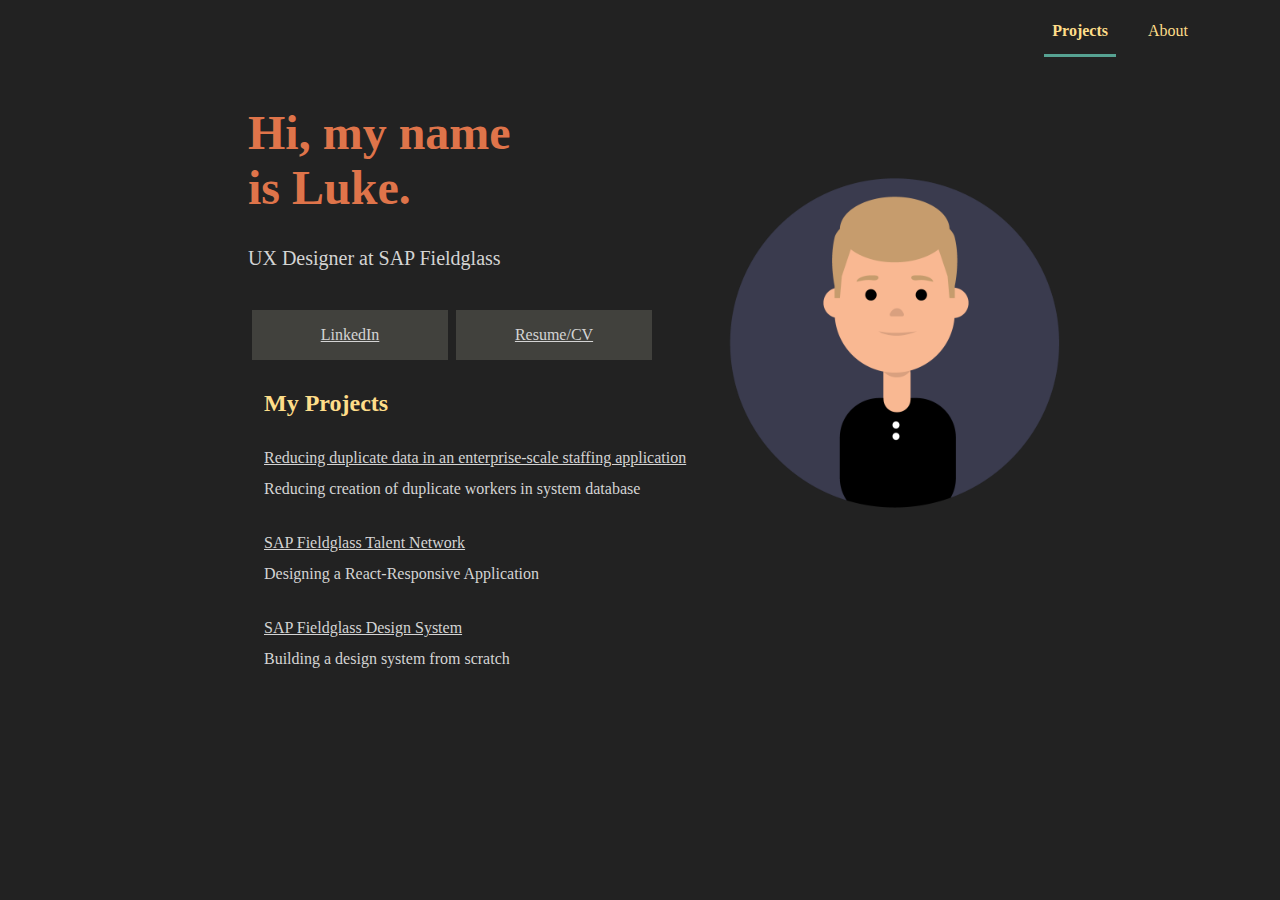
==== index.html @ d9efa358 "Add files via upload" ====
<!DOCTYPE html>

<html>

  <head>
    <meta name="viewport" content="width=device-width, initial-scale=1" />
    <title> Luke Soenen • Projects </title>

    <link rel="stylesheet" href="styles/style.css">

    <link rel="shortcut icon" href="Images/avatar.ico">

  </head>

  <body>

<!-- Navigation -->

  <div class= "topnav" >
    <ul>
      <!-- <li> <a href="reading.html"> Reading </a> </li> -->
      <li> <a href="about.html"> About </a> </li>
      <li> <a href="index.html" class="active"> Projects </a> </li>
    </ul>
  </div>

<!-- Main Content -->

  <div class="main-content">


    <div class= "intro">

      <h1> Hi, my name <br> is  Luke. </h1>

      <h2 id="tagline"> UX Designer at SAP Fieldglass </h2>
<!--
      <h2> UX Designer.  </h2> -->

      <ul class="more-information">
        <li>
          <a href="https://www.linkedin.com/in/lukesoenen/" target="_blank"> LinkedIn  </a>
        </li>
        <li>
          <a href="resume/Luke-Soenen_Resume-2021.pdf" target="_blank" download>  Resume/CV  </a>
        </li>
      </ul>

      <img  id="avatar-pic" src="Images/avatar-graphic.png" alt="avatar-graphic">

    </div>


  <!-- Projects -->

    <!-- </div class="myprojects"> -->

      <br>
      <br>

      <h3 id="myprojectsheader"> My Projects </h3>

      <!-- <p> <a href="#"> View My Projects </a> </p> -->

      <!-- <h3 class="myprojects"> Past Projects </h3> -->

        <h4> <a href="projects/project3.html"> Reducing duplicate data in an enterprise-scale staffing application </a> </h4>
        <p class="desc"> Reducing creation of duplicate workers in system database  </p>

        <h4> <a href="projects/project4.html"> SAP Fieldglass Talent Network </a> </h4>
        <p class="desc"> Designing a React-Responsive Application </p>

        <h4> <a href="projects/project2.html"> SAP Fieldglass Design System </a> </h4>
        <p class="desc"> Building a design system from scratch </p>






        <!-- <h3> Current Projects </h3> -->






        <!-- <h4> <a href="projects/project1.html"> Reducing turnaround times on Statements of Work </a> </h4>
        <p class="desc"> Statement of Work Redlining Improvement </p>
 -->

    </div>

  </div>
      <!-- <div class="project">
        <h4> <a href="#"> Supporting Drag and Drop </a> </h4>
        <p class="desc"> Seemingly small changes to a large application can lead to big improvements  </p>
      </div> -->


<!-- Footer -->

    <p class="footer"> </p>

  </body>

</html>
---- styles/style.css ----
body {
  background-color: #222222;
  font-family: "proxima-nova", serif;
}

h1 {
  color: #DF744A;
  font-size: 48px;
  margin-top: 0px;
  margin-bottom: 32px;
  margin-top: 20px;
  font-family: "Galvji";
  /* width: 50%; */

}

h2 {
  color: #D4D4D4;
  font-weight: normal;
  font-size: 24px;
  margin-top: 0px;
  margin-bottom: 36px;
  font-family: "Galvji";
  /* width: 50%; */
}

h3 {
  color: #FEDD89;
  font-size: 24px;
  margin-left: 16px;
  margin-right: 16px;
  margin-top: 48px;
  font-family: "Galvji";
}


h4 {
  color: #D4D4D4;
  font-weight: normal;
  margin: 8px 0px;
  margin-left: 16px;
  margin-right: 16px;
  margin-top: 32px;
  font-family: "Galvji";
}

p {
  color: #D4D4D4;
  font-weight: lighter;
  margin: 0px;
  margin-left: 16px;
  margin-right: 16px;
  font-size: 17px;
  line-height: 27px;
  /* line-height: 165%; */
  margin-top: 24px;
}

ul {
  list-style-type: none;
  margin: 0;
  padding: 0;
}

.topnav {
  margin-left: auto;
  margin-right: auto;
}

.main-content {
  margin-left: auto;
  margin-right: auto;
  padding-left: 1.5em;
  padding-right: 1.5em;
}

a {
  color: #D4D4D4;
}

a:visited {
  color: #56A292;
}

.topnav {
  margin-bottom: 48px;
}

.more-information ul {
  width:100%;
  position: absolute;
}

.more-information li {
  width: 45%;
  display: block;
  float: left;
  padding: 4px;
}
.more-information li a {
  display: block;
  text-align: center;
  background-color: #41413d;
  padding: 16px;
}

.project {
  margin: 24px 0px;
}

.project h4 a {
  color: #FFFFFF;
}

.topnav {
  overflow: hidden;
  background-color: #222222;
}

.topnav a {
  float: right;
  display: block;
  color: #FEDD89;
  text-align: center;
  padding: 14px 8px;
  margin: 0px 12px;
  text-decoration: none;
  font-size: 16px;
}

.topnav a:hover {
  background-color: #56A292;
}

.topnav a.active {
  border-bottom: 3px solid #56a292;
  font-weight: bold;
}

.button:hover {
  background-color: #56A292;
  color: #FFFFFF;
}

.back {
  margin-left: 16px;
  margin-right: 16px;
}

.myprojects {
  margin-top: 64px;
}

.books {
  margin-left: 16px;
  color: #d4d4d4;
  display: block;
  margin: 12px 16px;
}

.quote {
  font-style: italic;
  border-left: 2px solid;
  border-color: #56A292;
  padding: 12px;
}

.project-two {
  list-style-type: circle;
  margin-left: 32px;
  color: #d4d4d4;
  font-weight: lighter;
}

.bestpractice {
  color: #56A292;
  font-weight: bold;
  font-size: 16px;
}

.caption {
  font-weight: lighter;
  margin-top: 64px;
}

.desc {
  margin-top: 4px;
}

.data {
  list-style-type: circle;
  color: #d4d4d4;
  margin-left: 16px;
  font-weight: lighter;
}

.percentages {
  font-size: 24px;
  margin-top: 12px;
  /* margin-bottom: 24px; */
}

.psquote {
  font-style: italic;
  border-left: 2px solid;
  border-color: #56A292;
  padding: 12px;
}

.bestpractice {
  font-size: 20px;
}

.project-image {
  width: 100%;
  display: block;
  margin-left: auto;
  margin-right: auto;
  margin-top: 64px;
  margin-bottom: 24px;
}

.lessons-learned {
  font-size: 16px;
  color: #D4D4D4;
  font-weight: lighter;
  padding-bottom: 16px;
}

.lesson-learned {
  list-style-type: circle;
  padding-left: 32px;
  padding-bottom: 14px;
}

.myassignments {
  display: block;
}

.myassignments img {
  width: 80%;
  padding: 16px;
}

.research {
  list-style-type: circle;
  color: #D4D4D4;
  padding-left: 32px;
  padding-top: 24px;
}

.research li {
  margin-bottom: 4px;
  font-weight: lighter;
}

.beforeafter{
  display: block;
}

.beforeafter img {
  width: 10 %;
  padding: 16px;
}

.flyoutsketches {
  display: flex;
}

a.backbutton {
  padding: 8px;
  background-color: #41413d;
  border-radius: 4px;
  text-decoration: none;
  margin-bottom: 12px;
  float: left;
}

a.backbutton:hover {
  background-color: #56A292;
  color: black;
}

#avatar-pic {
  top:60%;
  width: 100%;
  right: 0px;
  /* position: absolute; */
  /* float: right; */
}

#aboutmepic {
  width: 50%;
  display: block;
  margin-left: auto;
  margin-right: auto;
}

#myprojectsheader {
  margin-top: 8px;
}

@media screen and (min-width: 700px) {

  h1 {
    font-size: 48px;
  }

  h2 {
    font-size: 20px;
  }

  h3 {
    font-size: 24px;
    margin-bottom: 8px;
  }

  h4 {
    margin-top: 32px;
  }

  p {
    font-size: 16px;
  }

  iframe {
    margin-top: 32px;
  }

  video {
    width: 100%;
  }

  .mobile {
    width: 50%;
    margin-left: auto;
    margin-right: auto;
    display: grid;
  }

  .desktop {
    margin-left: auto;
    margin-right: auto;
  }

  .more-information ul {
    width: 60%;
    position: absolute;
  }

  .more-information li {
    width: 25%;
    display: block;
    float: left;
    padding: 4px;
  }
  .more-information li a {
    display: block;
    text-align: center;
    background-color: #41413d;
    padding: 16px;
  }

  .main-content {
    margin-left: auto;
    margin-right: auto;
    padding-left: 15em;
    padding-right: 15em;
  }

  .topnav {
    margin-left: auto;
    margin-right: auto;
    padding-left: 4em;
    padding-right: 4em;
  }

  .body-text {
    margin-left: 4em;
    margin-right: 4em;
  }

  .myprojects {
    margin-left: 4em;
    margin-right: 4em;
  }

  .project-image {
    width: 100%;
    display: block;
    margin-left: auto;
    margin-right: auto;
    margin-top: 64px;
    margin-bottom: 24px;
  }

  .footer {
    margin-left: auto;
    margin-right: auto;
    margin-top: 80px;
    margin-bottom: 42px;
    padding-left: 10em;
    padding-right: 10em;
  }

  .project-title {
    margin-top: 32px;
  }

  .bestpractice {
    font-size: 20px;
  }

  a.backbutton {
    padding: 16px;
    background-color: #41413d;
    border-radius: 4px;
    text-decoration: none;
  }

  a.backbutton:hover {
    background-color: #56A292;
    color: black;
  }

  .myassignments {
    display: flex;
  }

  .myassignments img {
    width: 60%;
    padding: 16px;
  }

  .flyout-sketches {
    display: flex;
  }

  .flyout-sketches img{
    width: 30%;
    padding: 16px;
  }
  .project-two {
    font-size: 18px;
  }

  .lessons-learned {
    font-size: 18px;
    color: #D4D4D4;
    font-weight: lighter;
    padding-bottom: 16px;
  }

  .lesson-learned {
    list-style-type: circle;
    padding-left: 32px;
    padding-bottom: 14px;
  }


  .research {
    list-style-type: circle;
    color: #D4D4D4;
    padding-left: 32px;
    padding-top: 24px;
  }

  .research li {
    margin-bottom: 4px;
    font-weight: lighter;
  }

  #myprojectsheader {
    margin-top: 48px;
  }

  #avatar-pic {
    top:15%;
    width: 60%;
    right: 0px;
    position: absolute;
  }

  #aboutmepic {
    width: 30%;
    display: block;
    margin-left: auto;
    margin-right: auto;
  }

  #ftnteam {
    padding-bottom: 32px;
  }
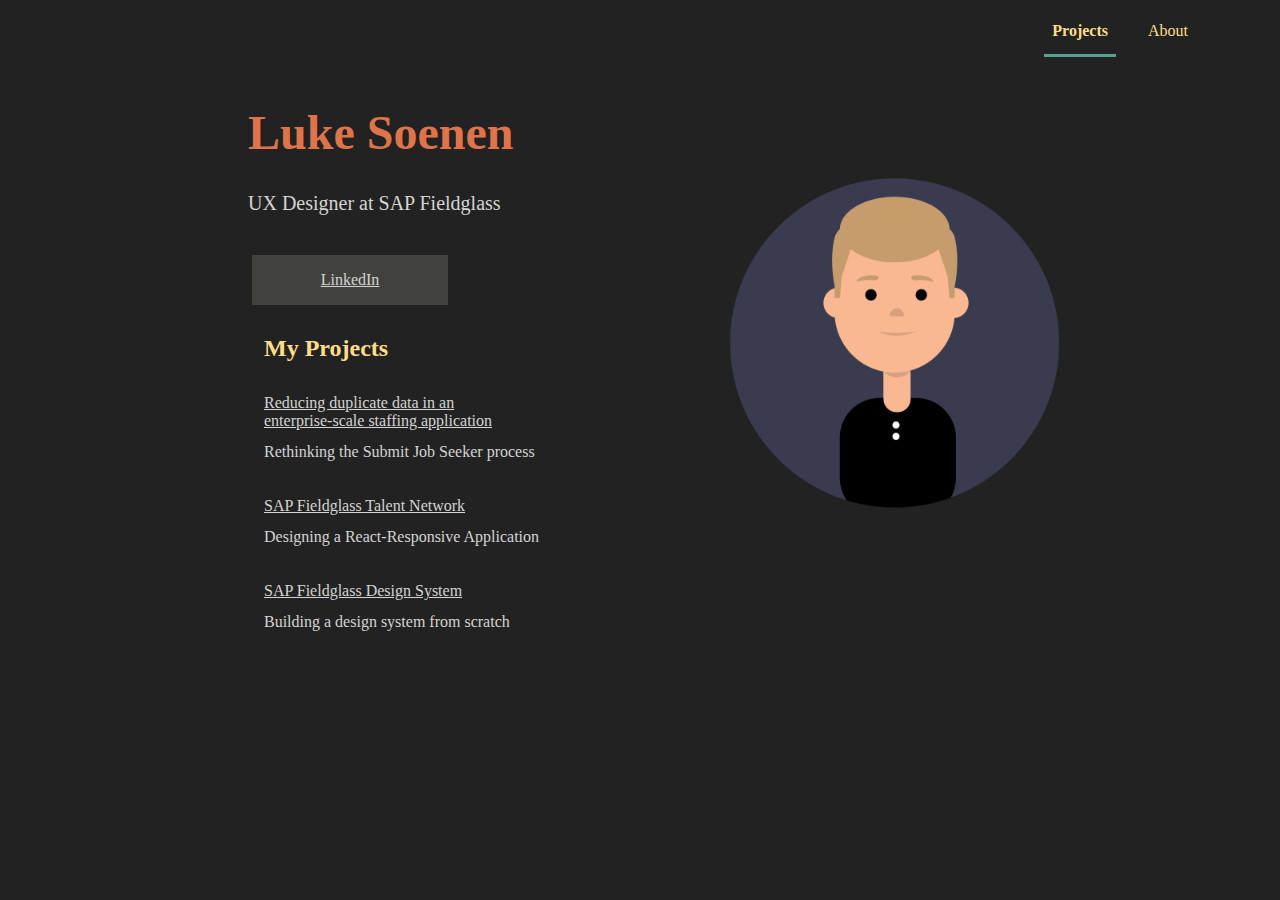
==== commit 2ba9ef19: "Add files via upload" ====
--- a/index.html
+++ b/index.html
@@ -32,7 +32,7 @@
 
     <div class= "intro">
 
-      <h1> Hi, my name <br> is  Luke. </h1>
+      <h1> Luke Soenen </h1>
 
       <h2 id="tagline"> UX Designer at SAP Fieldglass </h2>
 <!--
@@ -42,13 +42,12 @@
         <li>
           <a href="https://www.linkedin.com/in/lukesoenen/" target="_blank"> LinkedIn  </a>
         </li>
-        <li>
+        <!-- <li>
           <a href="resume/Luke-Soenen_Resume-2021.pdf" target="_blank" download>  Resume/CV  </a>
-        </li>
+        </li> -->
       </ul>
 
       <img  id="avatar-pic" src="Images/avatar-graphic.png" alt="avatar-graphic">
-
     </div>
 
 
@@ -65,8 +64,8 @@
 
       <!-- <h3 class="myprojects"> Past Projects </h3> -->
 
-        <h4> <a href="projects/project3.html"> Reducing duplicate data in an enterprise-scale staffing application </a> </h4>
-        <p class="desc"> Reducing creation of duplicate workers in system database  </p>
+        <h4> <a href="projects/project3.html"> Reducing duplicate data in an <br> enterprise-scale  staffing application </a> </h4>
+        <p class="desc"> Rethinking the Submit Job Seeker process </p>
 
         <h4> <a href="projects/project4.html"> SAP Fieldglass Talent Network </a> </h4>
         <p class="desc"> Designing a React-Responsive Application </p>
--- a/styles/style.css
+++ b/styles/style.css
@@ -267,6 +267,15 @@
   display: flex;
 }
 
+/* .demo  {
+      width: 100%;
+      display: block;
+      margin-left: auto;
+      margin-right: auto;
+      margin-top: 64px;
+      margin-bottom: 24px;
+} */
+
 a.backbutton {
   padding: 8px;
   background-color: #41413d;
@@ -428,7 +437,7 @@
   }
 
   .myassignments img {
-    width: 60%;
+    width: 30%;
     padding: 16px;
   }
 
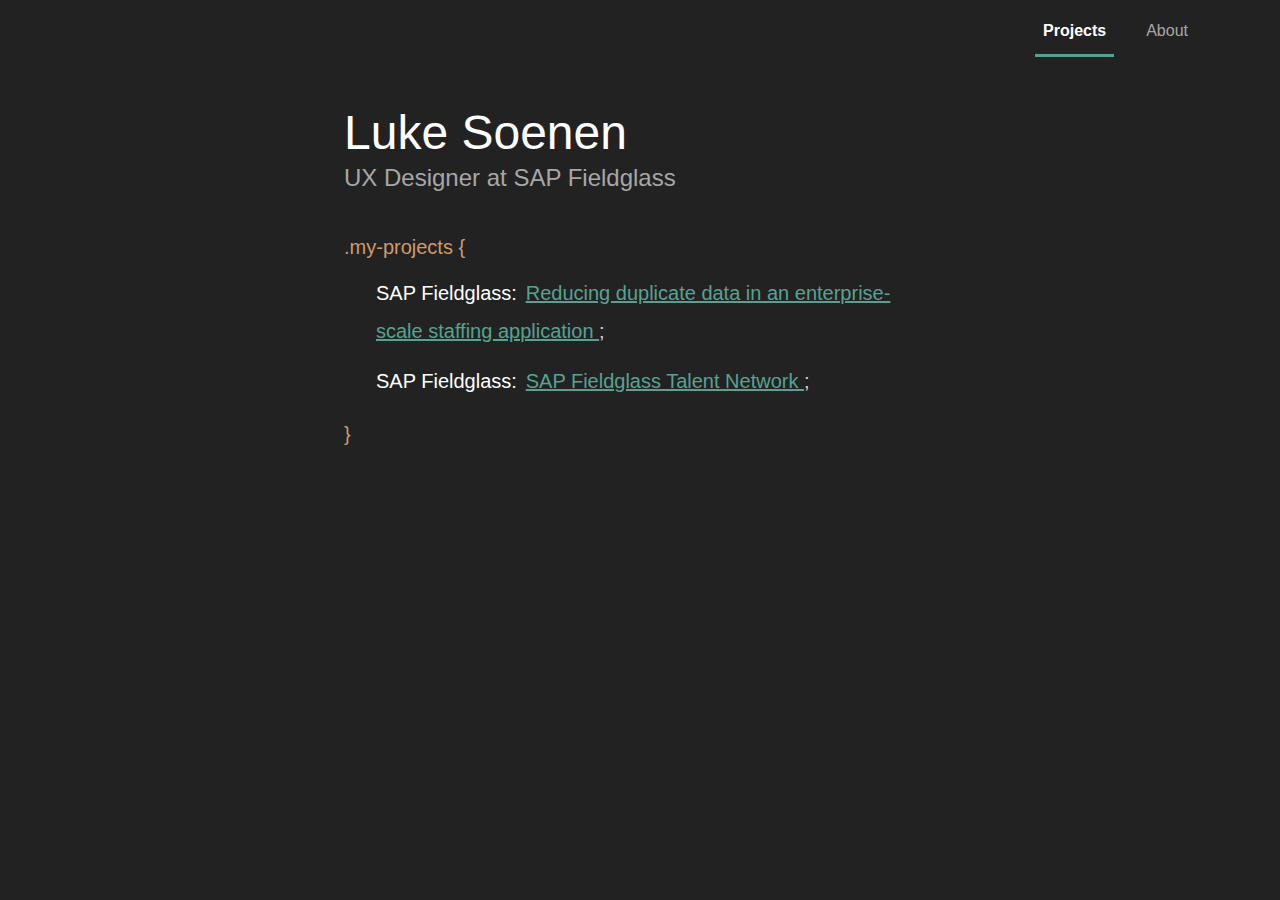
==== commit 269672eb: "Add files via upload" ====
--- a/index.html
+++ b/index.html
@@ -32,22 +32,22 @@
 
     <div class= "intro">
 
-      <h1> Luke Soenen </h1>
+      <h1 id="fullname"> Luke Soenen </h1>
 
       <h2 id="tagline"> UX Designer at SAP Fieldglass </h2>
 <!--
       <h2> UX Designer.  </h2> -->
 
-      <ul class="more-information">
+      <!-- <ul class="more-information">
         <li>
           <a href="https://www.linkedin.com/in/lukesoenen/" target="_blank"> LinkedIn  </a>
         </li>
-        <!-- <li>
+        <li>
           <a href="resume/Luke-Soenen_Resume-2021.pdf" target="_blank" download>  Resume/CV  </a>
-        </li> -->
-      </ul>
+        </li>
+      </ul> -->
 
-      <img  id="avatar-pic" src="Images/avatar-graphic.png" alt="avatar-graphic">
+      <!-- <img  id="avatar-pic" src="Images/avatar-graphic.png" alt="avatar-graphic"> -->
     </div>
 
 
@@ -58,20 +58,37 @@
       <br>
       <br>
 
-      <h3 id="myprojectsheader"> My Projects </h3>
+      <h3 id="myprojectsheader"> .my-projects { </h3>
+
+
+        <div class= "project-code">
+          <p class="first-class">SAP Fieldglass:</p>
+          <p class="second-class"> <a class="project-linking" href="projects/project3.html"> Reducing duplicate data in an enterprise-scale  staffing application </a> </p>
+          <p class="third-class"> ; </p>
+        </div>
+
+        <div class= "project-code">
+          <p class="first-class">SAP Fieldglass:</p>
+          <p class="second-class"> <a class="project-linking" href="projects/project4.html"> SAP Fieldglass Talent Network </a> </p>
+          <p class="third-class"> ; </p>
+        </div>
+
+
+      <br>
+      <h3 id="myprojectsheader"> } </h3>
 
       <!-- <p> <a href="#"> View My Projects </a> </p> -->
 
       <!-- <h3 class="myprojects"> Past Projects </h3> -->
 
-        <h4> <a href="projects/project3.html"> Reducing duplicate data in an <br> enterprise-scale  staffing application </a> </h4>
+        <!-- <h4> <a href="projects/project3.html"> Reducing duplicate data in an <br> enterprise-scale  staffing application </a> </h4>
         <p class="desc"> Rethinking the Submit Job Seeker process </p>
 
         <h4> <a href="projects/project4.html"> SAP Fieldglass Talent Network </a> </h4>
         <p class="desc"> Designing a React-Responsive Application </p>
 
         <h4> <a href="projects/project2.html"> SAP Fieldglass Design System </a> </h4>
-        <p class="desc"> Building a design system from scratch </p>
+        <p class="desc"> Building a design system from scratch </p> -->
 
 
 
--- a/styles/style.css
+++ b/styles/style.css
@@ -1,15 +1,16 @@
 body {
   background-color: #222222;
-  font-family: "proxima-nova", serif;
+  font-family: "Open Sans", sans-serif;
 }
 
 h1 {
-  color: #DF744A;
-  font-size: 48px;
+  color: #FFFFFF;
+  font-size: 36px;
   margin-top: 0px;
   margin-bottom: 32px;
   margin-top: 20px;
-  font-family: "Galvji";
+  font-family: "Open Sans", sans-serif;
+  font-weight: lighter;
   /* width: 50%; */
 
 }
@@ -17,20 +18,26 @@
 h2 {
   color: #D4D4D4;
   font-weight: normal;
-  font-size: 24px;
+  font-size: 20px;
   margin-top: 0px;
   margin-bottom: 36px;
-  font-family: "Galvji";
+  font-family: "Open Sans", sans-serif;
   /* width: 50%; */
 }
 
 h3 {
-  color: #FEDD89;
-  font-size: 24px;
+  /* color: #FEDD89; */
+  color: #FFFFFF;
+  color: #56A292;
+  /* color: #56A292; */
+  font-weight: normal;
+  font-size: 16px;
+  /* font-weight: normal; */
+  /* text-align: center; */
   margin-left: 16px;
   margin-right: 16px;
-  margin-top: 48px;
-  font-family: "Galvji";
+  margin-top: 64px;
+  font-family: "Open Sans", sans-serif;
 }
 
 
@@ -41,19 +48,20 @@
   margin-left: 16px;
   margin-right: 16px;
   margin-top: 32px;
-  font-family: "Galvji";
+  font-family: "Open Sans", sans-serif;
 }
 
 p {
-  color: #D4D4D4;
+  color: #d4d4d4;
   font-weight: lighter;
   margin: 0px;
   margin-left: 16px;
   margin-right: 16px;
-  font-size: 17px;
-  line-height: 27px;
+  font-size: 20px;
+  line-height: 32px;
   /* line-height: 165%; */
-  margin-top: 24px;
+  margin-top: 8px;
+
 }
 
 ul {
@@ -67,15 +75,15 @@
   margin-right: auto;
 }
 
-.main-content {
+/* .main-content {
   margin-left: auto;
   margin-right: auto;
   padding-left: 1.5em;
-  padding-right: 1.5em;
+  padding-right: 1.5em; */
 }
 
 a {
-  color: #D4D4D4;
+  color: #FFFFFF;
 }
 
 a:visited {
@@ -120,20 +128,25 @@
 .topnav a {
   float: right;
   display: block;
-  color: #FEDD89;
+  color: #a7a7a7;
   text-align: center;
   padding: 14px 8px;
   margin: 0px 12px;
   text-decoration: none;
   font-size: 16px;
+  font-family: "Open Sans", sans-serif;
+  font-weight: normal;
 }
 
 .topnav a:hover {
-  background-color: #56A292;
+  background-color: #ffff00;
+  opacity: .3;
+  color: #000000;
 }
 
 .topnav a.active {
   border-bottom: 3px solid #56a292;
+  color: #FFFFFF;
   font-weight: bold;
 }
 
@@ -216,7 +229,7 @@
   display: block;
   margin-left: auto;
   margin-right: auto;
-  margin-top: 64px;
+  margin-top: 36px;
   margin-bottom: 24px;
 }
 
@@ -224,7 +237,9 @@
   font-size: 16px;
   color: #D4D4D4;
   font-weight: lighter;
-  padding-bottom: 16px;
+  /* padding-bottom: 16px; */
+  padding-top: 32px;
+  padding-bottom: 32px;
 }
 
 .lesson-learned {
@@ -266,6 +281,49 @@
 .flyoutsketches {
   display: flex;
 }
+
+.banners {
+  width:100%;
+}
+
+.hero-shot {
+  margin-top: 112px;
+  margin-bottom: 112px;
+}
+
+.hero-shot-image {
+  width:100%;
+  /* margin-top: 72px; */
+}
+
+.hero-shot-text {
+  margin-top: 72px;
+  margin-bottom: 72px;
+}
+
+.hero-shot-title {
+  color: #FFFFFF;
+  font-size: 34px;
+  font-family: "Open Sans", sans-serif;
+  font-weight: lighter;
+  text-align: center;
+  margin-bottom:8px;
+}
+
+.hero-shot-description {
+  text-align: center;
+}
+
+
+.suggestions {
+  color: #d4d4d4;
+  font-weight: lighter;
+  list-style-type: circle;
+  margin-left: 32px;
+  line-height: 32px;
+}
+
+
 
 /* .demo  {
       width: 100%;
@@ -276,6 +334,93 @@
       margin-bottom: 24px;
 } */
 
+
+
+.lessons-learned {
+  /* margin: 64px; */
+  /* margin-bottom: 112px; */
+}
+
+.lesson-icon {
+  width: 75px;
+  height: 75px;
+  display: block;
+  margin-left: auto;
+  margin-right: auto;
+  margin-bottom: 36px;
+  margin-top: 36px;
+}
+
+.section-label {
+  color: #D09A6A;
+  opacity: .8;
+  font-size: 24px;
+  /* text-align: center; */
+  font-weight: normal;
+}
+
+.project-code {
+  margin-left: 32px;
+  margin-top: 12px;
+  font-size: 32px;
+}
+.first-class, .second-class, .third-class {
+  display: inline;
+  font-size: 20px;
+  margin: none;
+  color: #d4d4d4;
+  margin-left: 32px;
+
+}
+
+.first-class {
+  margin: 0px;
+  font-weight: normal;
+  color: #FFFFFF;
+}
+.second-class {
+  color: #56A292;
+  margin: 0px;
+  font-weight: normal;
+}
+
+.third-class{
+  margin: 0px;
+  font-weight: normal;
+}
+
+a.project-linking {
+  color: #56A292;
+}
+
+a.project-linking:hover {
+  background-color: #ffff00;
+  opacity: .3;
+  color: #000000;
+  /* background-color: #DE5356;
+  color: #FFFFFF; */
+}
+
+p.lesson-title {
+  font-size: 20px;
+  line-height: 36px;
+  margin-bottom: 24px;
+  font-family: "Open Sans", sans-serif;
+  font-weight: Bold;
+  color: white;
+  text-align: center;
+}
+
+
+p.lesson-body-text {
+  font-size: 16px;
+  line-height: 32px;
+  font-family: "Open Sans";
+  text-align: center;
+  margin-bottom: 24px;
+}
+
+
 a.backbutton {
   padding: 8px;
   background-color: #41413d;
@@ -298,6 +443,13 @@
   /* float: right; */
 }
 
+#tagline {
+  color: #a7a7a7;
+  font-size: 24px;
+  font-weight: lighter;
+  margin-bottom: 0px;
+}
+
 #aboutmepic {
   width: 50%;
   display: block;
@@ -307,9 +459,15 @@
 
 #myprojectsheader {
   margin-top: 8px;
-}
-
-@media screen and (min-width: 700px) {
+  margin-left: 0px;
+  margin-bottom: 4px;
+}
+
+#fullname {
+  margin-bottom: 4px;
+}
+
+@media screen and (min-width: 900px) {
 
   h1 {
     font-size: 48px;
@@ -320,8 +478,10 @@
   }
 
   h3 {
-    font-size: 24px;
-    margin-bottom: 8px;
+    font-size: 20px;
+    margin-bottom: 24px;
+    margin-top: 48px;
+    font-weight: normal;
   }
 
   h4 {
@@ -329,7 +489,9 @@
   }
 
   p {
-    font-size: 16px;
+    font-size: 20px;
+    line-height: 32px;
+    margin-bottom:24px;
   }
 
   iframe {
@@ -339,6 +501,7 @@
   video {
     width: 100%;
   }
+
 
   .mobile {
     width: 50%;
@@ -373,8 +536,8 @@
   .main-content {
     margin-left: auto;
     margin-right: auto;
-    padding-left: 15em;
-    padding-right: 15em;
+    padding-left: 21em;
+    padding-right: 21em;
   }
 
   .topnav {
@@ -420,6 +583,16 @@
     font-size: 20px;
   }
 
+  /* .lessons {
+    display: flex;
+  } */
+
+  .section-label {
+    font-size: 34px;
+    }
+
+
+
   a.backbutton {
     padding: 16px;
     background-color: #41413d;
@@ -453,14 +626,16 @@
     font-size: 18px;
   }
 
-  .lessons-learned {
+  /* .lessons-learned {
     font-size: 18px;
     color: #D4D4D4;
     font-weight: lighter;
     padding-bottom: 16px;
-  }
-
-  .lesson-learned {
+  } */
+
+
+
+  .lessons-learned {
     list-style-type: circle;
     padding-left: 32px;
     padding-bottom: 14px;
@@ -479,8 +654,37 @@
     font-weight: lighter;
   }
 
+  .banners {
+    width:100%;
+  }
+
+  .suggestions {
+    color: #d4d4d4;
+    font-weight: lighter;
+    list-style-type: circle;
+    font-size: 18px;
+    margin-left: 32px;
+    line-height: 32px;
+  }
+
+  .hero-shot-title {
+    font-size: 40px;
+  }
+
+  div.hero-shot {
+    margin-top: 64px;
+    margin-bottom: 64px;
+  }
+
+  p.lesson-body-text {
+    font-size: 18px;
+  }
+
   #myprojectsheader {
-    margin-top: 48px;
+    /* margin-top: 48px; */
+    color: #D09A6A;
+    font-weight: normal;
+    /* opacity: .9; */
   }
 
   #avatar-pic {
@@ -500,3 +704,23 @@
   #ftnteam {
     padding-bottom: 32px;
   }
+
+
+  @media screen and (min-width: 1536px) {
+
+    p {
+      font-size: 20px;
+    }
+
+    a {
+      font-size: 20px;
+    }
+
+    .main-content {
+      margin-left: auto;
+      margin-right: auto;
+      padding-left: 36em;
+      padding-right: 36em;
+    }
+
+  }
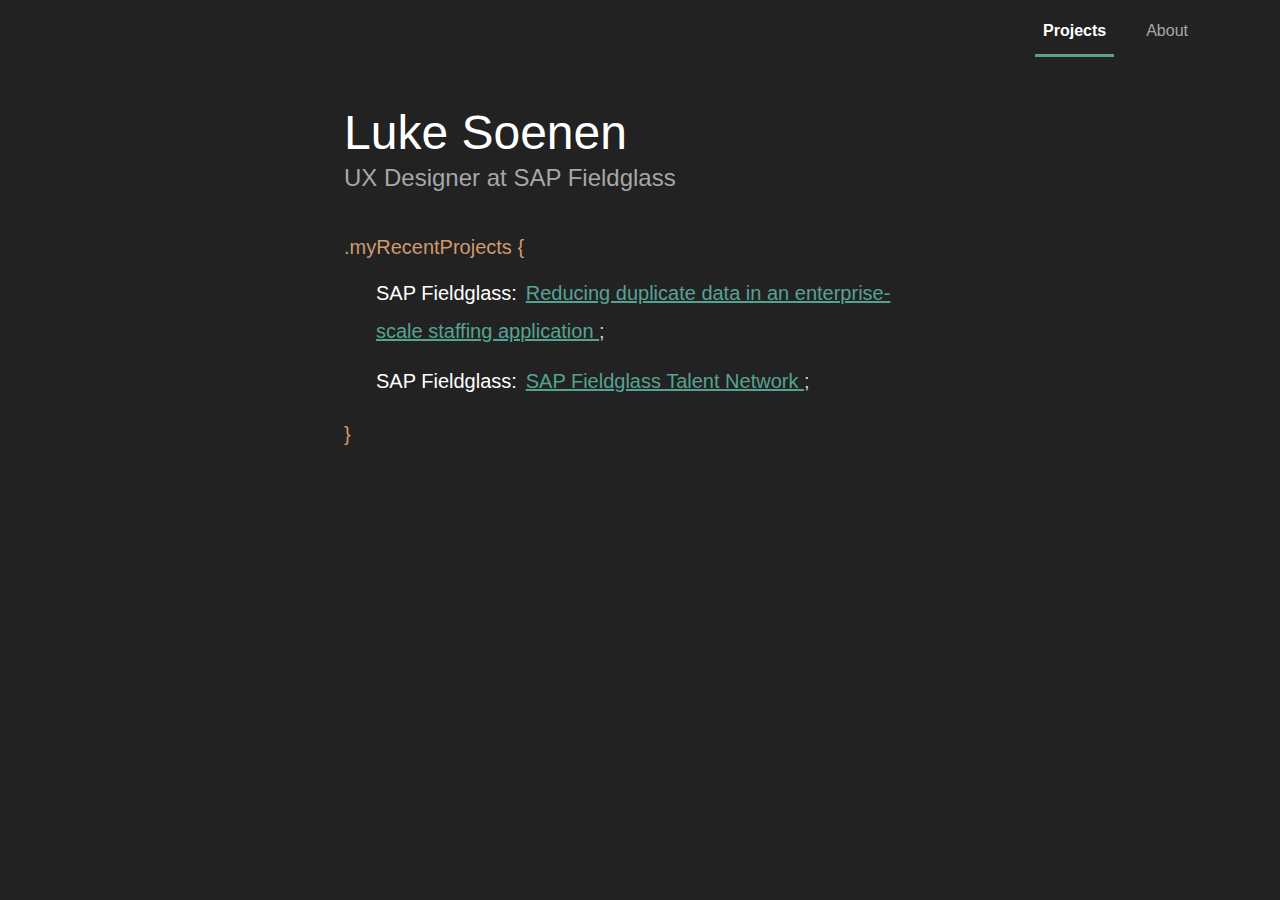
==== commit bcd07ed2: "Add files via upload" ====
--- a/index.html
+++ b/index.html
@@ -58,7 +58,7 @@
       <br>
       <br>
 
-      <h3 id="myprojectsheader"> .my-projects { </h3>
+      <h3 id="myprojectsheader"> .myRecentProjects { </h3>
 
 
         <div class= "project-code">
--- a/styles/style.css
+++ b/styles/style.css
@@ -467,6 +467,15 @@
   margin-bottom: 4px;
 }
 
+#myprojectsheader {
+  /* margin-top: 48px; */
+  color: #D09A6A;
+  font-weight: normal;
+  font-size: 20px;
+  /* opacity: .9; */
+}
+
+
 @media screen and (min-width: 900px) {
 
   h1 {
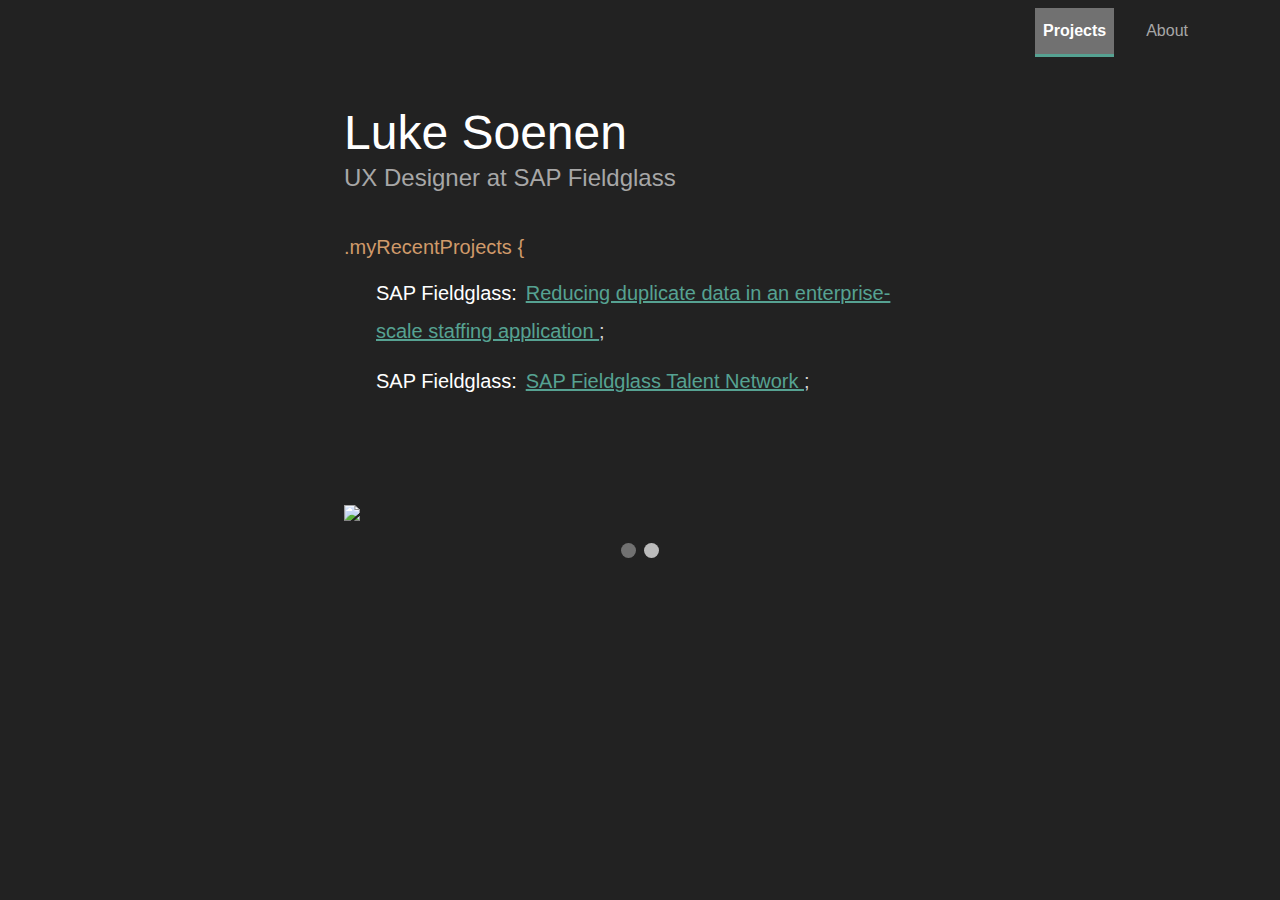
==== commit 94a5fbe8: "Add files via upload" ====
--- a/index.html
+++ b/index.html
@@ -73,9 +73,57 @@
           <p class="third-class"> ; </p>
         </div>
 
+        <br>
+        <br>
+        <br>
+        <br>
+        <br>
+        <br>
+
+        <div class="slideshow-container">
+          <div class="mySlides fade">
+              <img src="Images/hero-shots/submitjs-hero-shot.png">
+          </div>
+
+          <div class="mySlides fade">
+              <img src="Images/hero-shots/submitjs-hero-shot.png">
+          </div>
+<!--
+          <a class="prev" onclick="plusSlides (-1)" > &#10094; </a>
+          <a class="next" onclick="plusSlides (1)" > &#10095; </a> -->
+        </div>
+        <br>
+
+        <div style="text-align:center">
+          <span class="dot" onclick="currentSlide(1)"></span>
+          <span class="dot" onclick="currentSlide(2)"></span>
+        </div>
+
+
+        <script>
+        var slideIndex = 0;
+        showSlides();
+
+        function showSlides() {
+          var i;
+          var slides = document.getElementsByClassName("mySlides");
+          var dots = document.getElementsByClassName("dot");
+          for (i = 0; i < slides.length; i++) {
+            slides[i].style.display = "none";
+          }
+          slideIndex++;
+          if (slideIndex > slides.length) {slideIndex = 1}
+          for (i = 0; i < dots.length; i++) {
+            dots[i].className = dots[i].className.replace(" active", "");
+          }
+          slides[slideIndex-1].style.display = "block";
+          dots[slideIndex-1].className += " active";
+          setTimeout(showSlides, 5000); // Change image every 4 seconds
+        }
+        </script>
 
       <br>
-      <h3 id="myprojectsheader"> } </h3>
+      <!-- <h3 id="myprojectsheader"> } </h3> -->
 
       <!-- <p> <a href="#"> View My Projects </a> </p> -->
 
--- a/styles/style.css
+++ b/styles/style.css
@@ -360,7 +360,7 @@
 }
 
 .project-code {
-  margin-left: 32px;
+  margin-left: 16px;
   margin-top: 12px;
   font-size: 32px;
 }
@@ -387,6 +387,72 @@
 .third-class{
   margin: 0px;
   font-weight: normal;
+}
+
+.slideshow-container {
+  max-width: 1000px;
+  position: relative;
+  margin: auto;
+}
+
+.mySlides {
+  display: none;
+}
+
+.prev, .next {
+  cursor: pointer;
+  position: absolute;
+  top: 50%;
+  width: auto;
+  margin-top: -22px;
+  padding: 16px;
+  color: white;
+  font-weight: bold;
+  font-size: 18px;
+  transition: 0.6s ease;
+  border-radius: 0 3px 3px 0;
+  user-select: none;
+}
+
+.next {
+  right: 0;
+  border-radius: 3px 0 0 3px;
+}
+
+.prev:hover, .next:hover {
+  background-color: rgba(0,0,0,0.8);
+}
+
+.dot {
+  cursor: pointer;
+  height: 15px;
+  width: 15px;
+  margin: 0 2px;
+  background-color: #bbb;
+  border-radius: 50%;
+  display: inline-block;
+  transition: background-color 0.6s ease;
+}
+
+.active, .dot:hover {
+  background-color: #717171;
+}
+
+.fade {
+  -webkit-animation-name: fade;
+  -webkit-animation-duration: 1.5s;
+  animation-name: fade;
+  animation-duration: 1.5s;
+}
+
+@-webkit-keyframes fade {
+  from {opacity: .4}
+  to {opacity: 1}
+}
+
+@keyframes fade {
+  from {opacity: .4}
+  to {opacity: 1}
 }
 
 a.project-linking {
@@ -575,6 +641,12 @@
     margin-bottom: 24px;
   }
 
+  .project-code {
+    margin-left: 32px;
+    margin-top: 12px;
+    font-size: 32px;
+  }
+
   .footer {
     margin-left: auto;
     margin-right: auto;
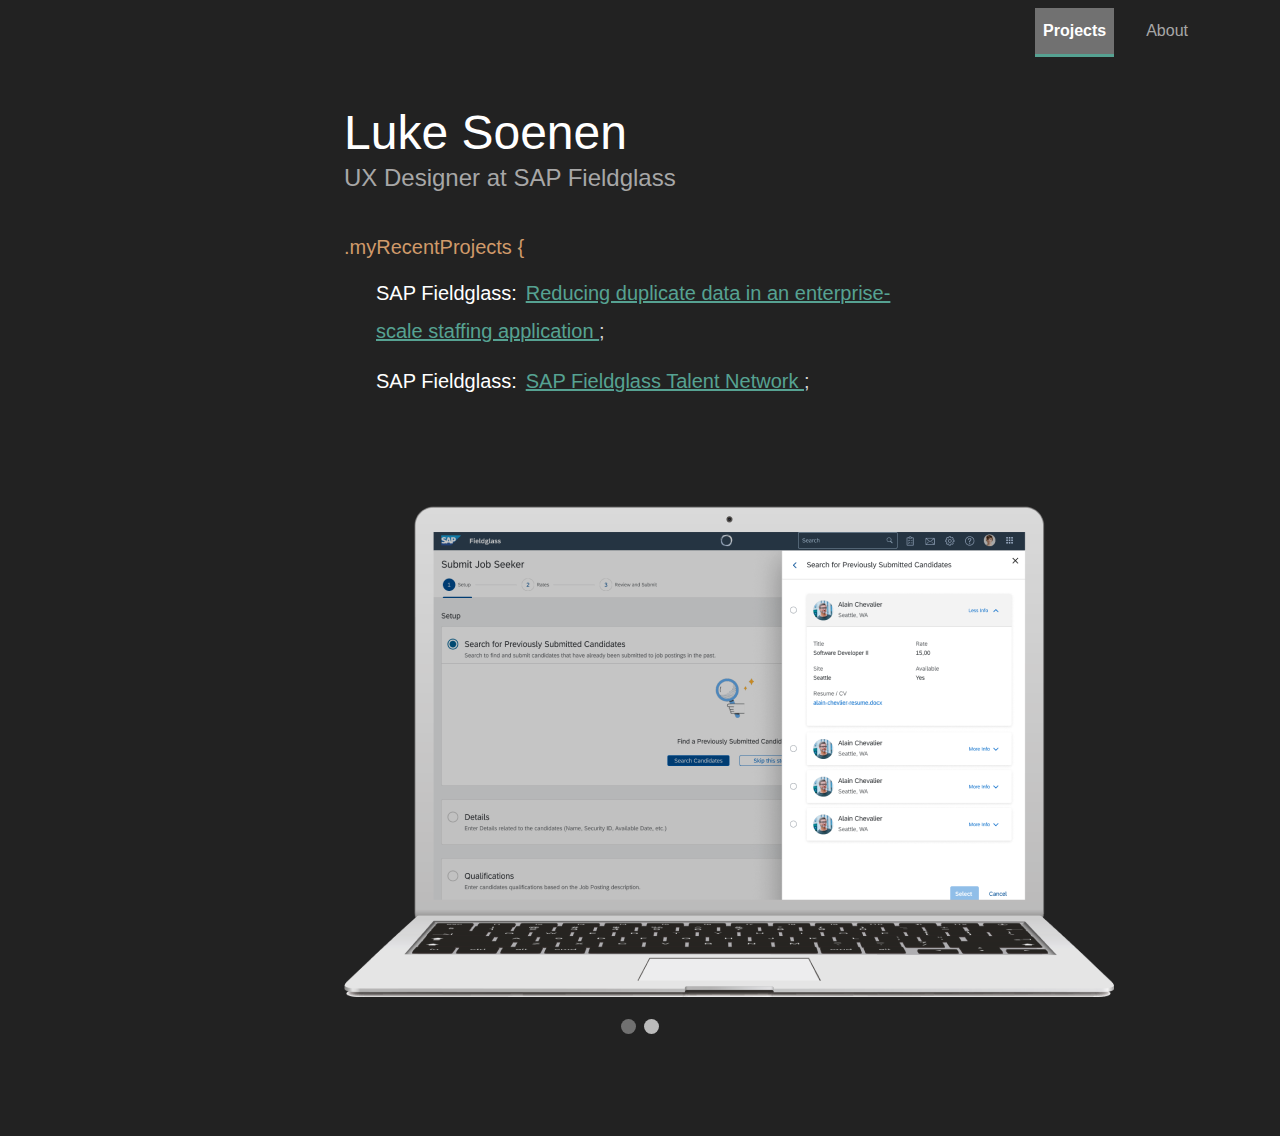
==== commit e39f919d: "Add files via upload" ====
--- a/index.html
+++ b/index.html
@@ -82,11 +82,11 @@
 
         <div class="slideshow-container">
           <div class="mySlides fade">
-              <img src="Images/hero-shots/submitjs-hero-shot.png">
+              <img src="/hero-shots/submitjs-hero-shot.png">
           </div>
 
           <div class="mySlides fade">
-              <img src="Images/hero-shots/submitjs-hero-shot.png">
+              <img src="/hero-shots/submitjs-hero-shot.png">
           </div>
 <!--
           <a class="prev" onclick="plusSlides (-1)" > &#10094; </a>
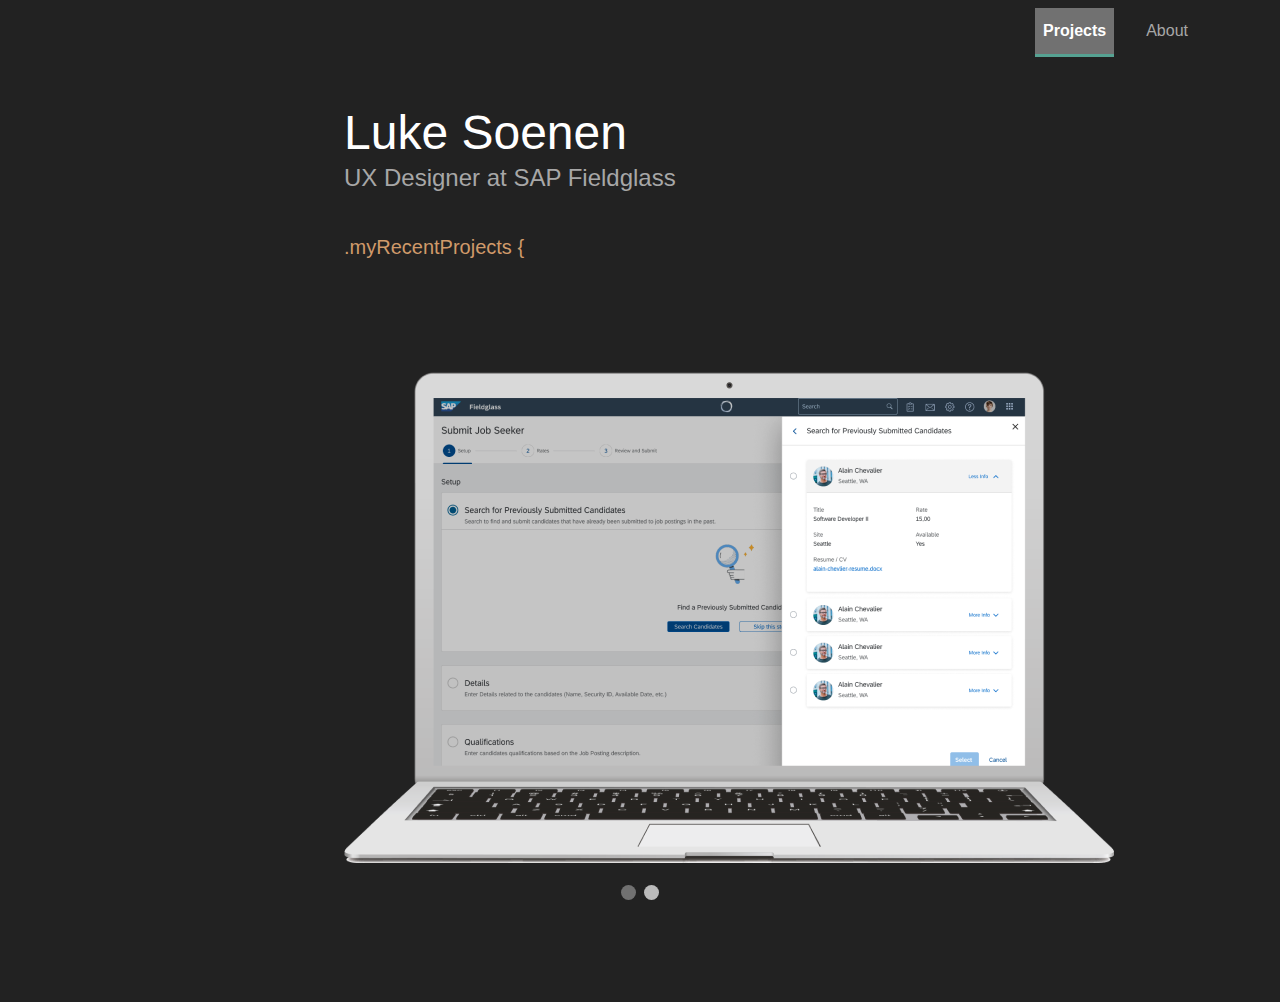
==== commit 3ac7e2fb: "Add files via upload" ====
--- a/index.html
+++ b/index.html
@@ -61,7 +61,7 @@
       <h3 id="myprojectsheader"> .myRecentProjects { </h3>
 
 
-        <div class= "project-code">
+        <!-- <div class= "project-code">
           <p class="first-class">SAP Fieldglass:</p>
           <p class="second-class"> <a class="project-linking" href="projects/project3.html"> Reducing duplicate data in an enterprise-scale  staffing application </a> </p>
           <p class="third-class"> ; </p>
@@ -71,7 +71,7 @@
           <p class="first-class">SAP Fieldglass:</p>
           <p class="second-class"> <a class="project-linking" href="projects/project4.html"> SAP Fieldglass Talent Network </a> </p>
           <p class="third-class"> ; </p>
-        </div>
+        </div> -->
 
         <br>
         <br>
@@ -82,11 +82,11 @@
 
         <div class="slideshow-container">
           <div class="mySlides fade">
-              <img src="/hero-shots/submitjs-hero-shot.png">
+              <img src="../hero-shots/submitjs-hero-shot.png">
           </div>
 
           <div class="mySlides fade">
-              <img src="/hero-shots/submitjs-hero-shot.png">
+              <img src="../hero-shots/submitjs-hero-shot.png">
           </div>
 <!--
           <a class="prev" onclick="plusSlides (-1)" > &#10094; </a>
